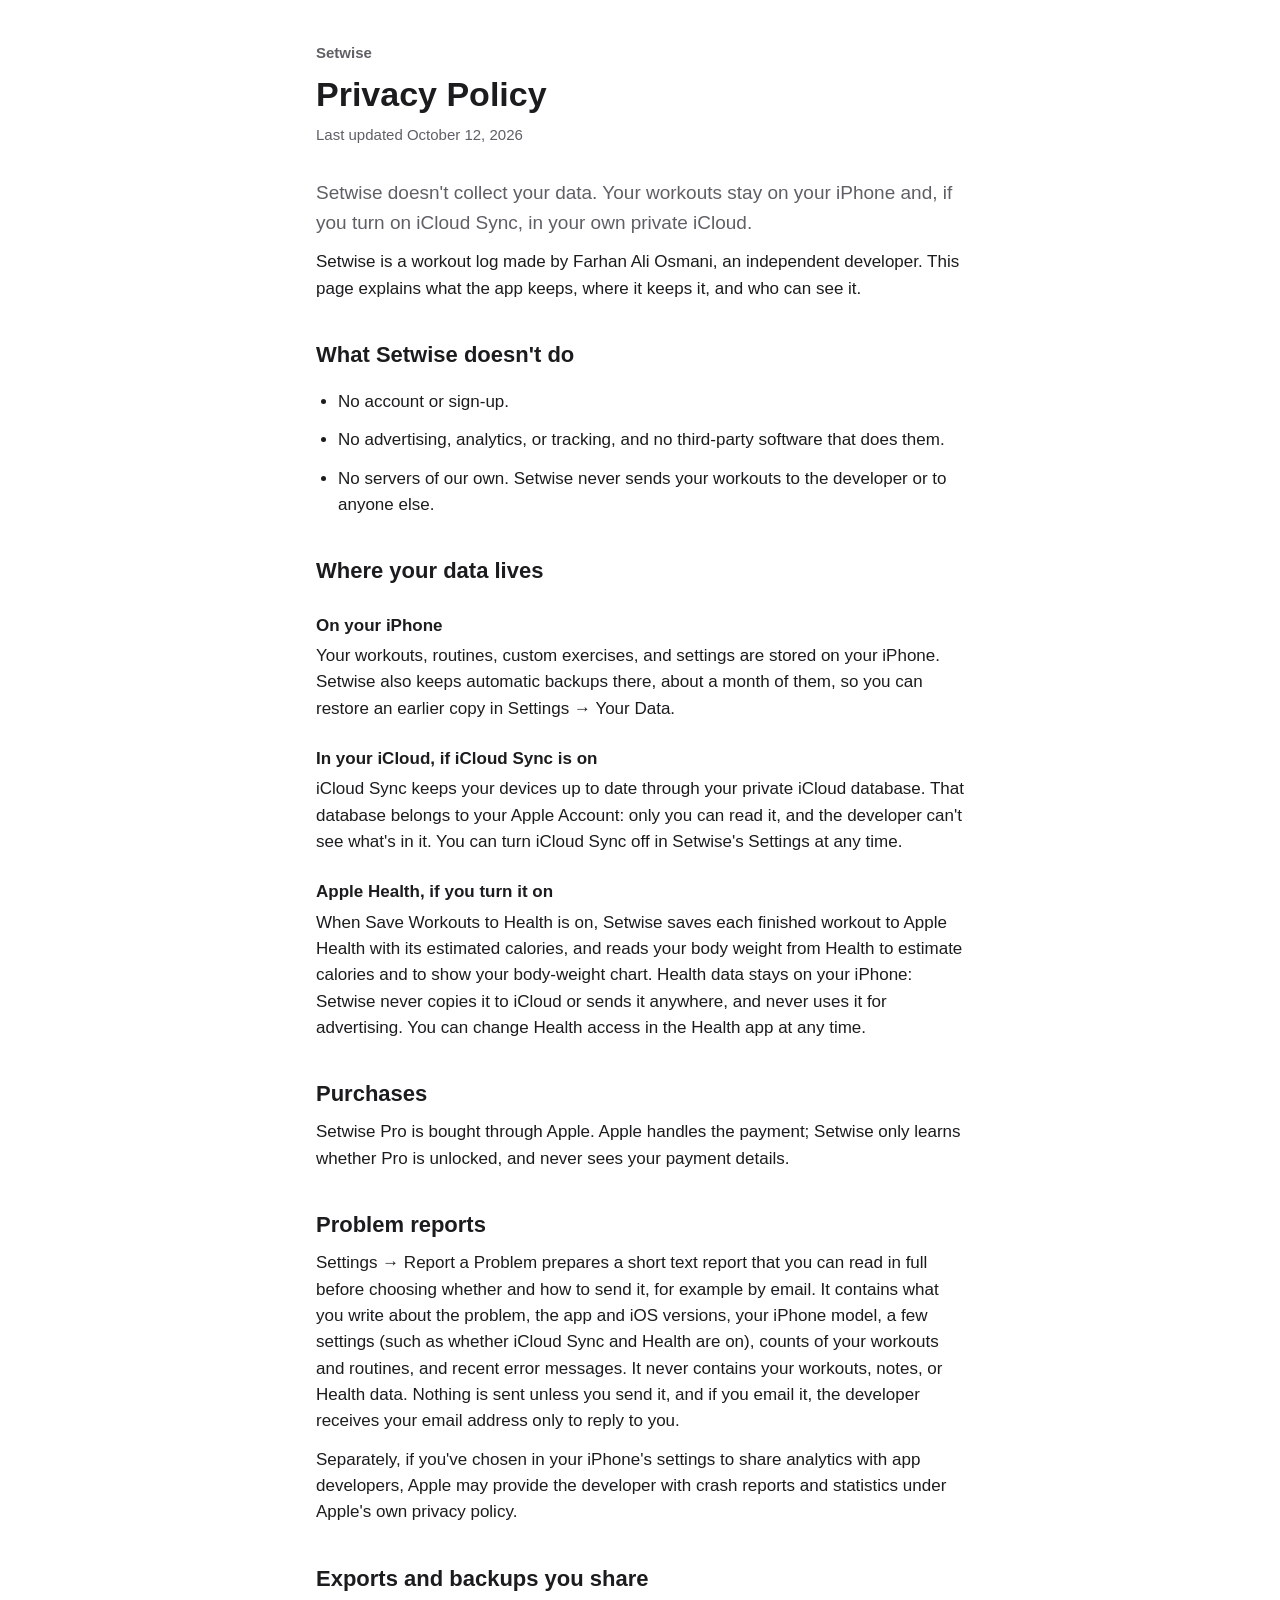
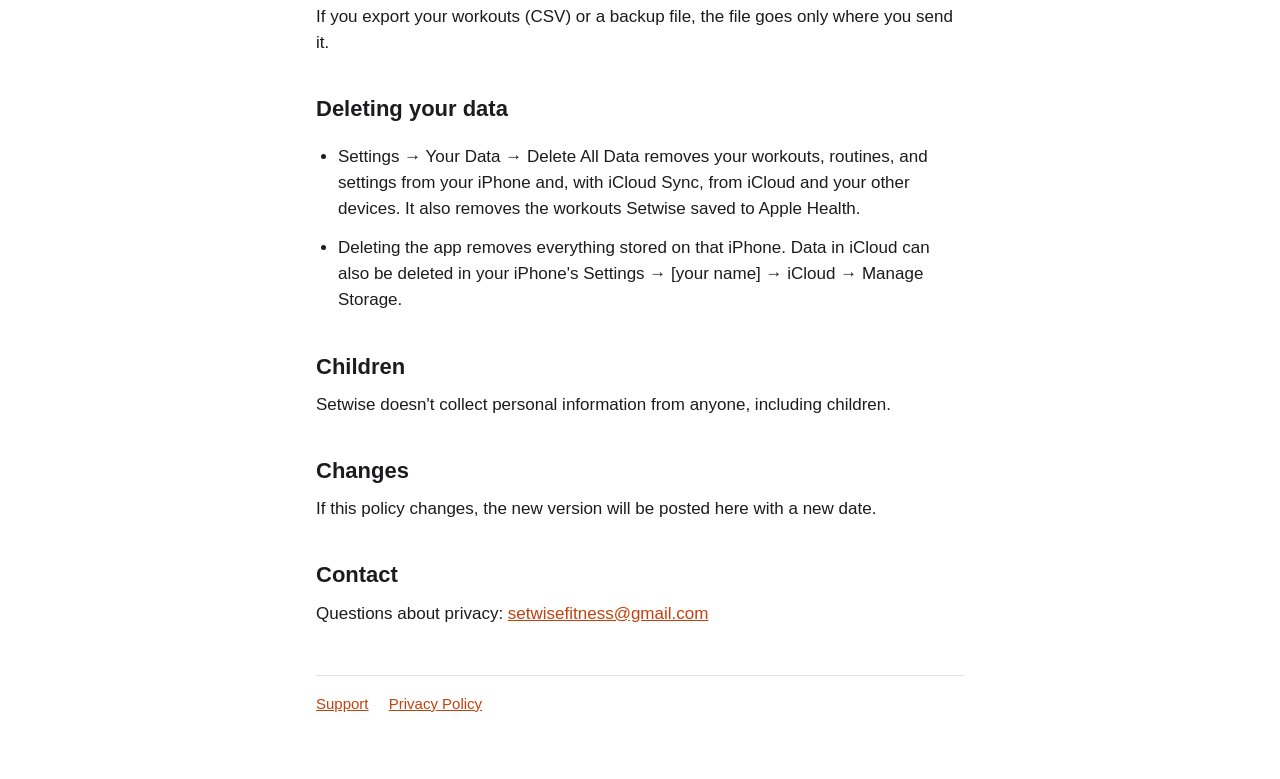
==== privacy.html @ d3107cf9 "Add files via upload" ====
<!doctype html>
<html lang="en">
<head>
  <meta charset="utf-8">
  <meta name="viewport" content="width=device-width, initial-scale=1">
  <title>Setwise Privacy Policy</title>
  <meta name="description" content="Setwise doesn't collect your data. Your workouts stay on your iPhone and in your own iCloud.">
  <link rel="stylesheet" href="style.css">
  <link rel="icon" type="image/png" href="favicon.png">
  <link rel="apple-touch-icon" href="apple-touch-icon.png">
</head>
<body>
<main>
  <header>
    <a class="name" href="./">Setwise</a>
    <h1>Privacy Policy</h1>
    <p class="updated">Last updated October 12, 2026</p>
  </header>

  <p class="lead">Setwise doesn't collect your data. Your workouts stay on your iPhone and, if you turn on iCloud Sync, in your own private iCloud.</p>

  <p>Setwise is a workout log made by Farhan Ali Osmani, an independent developer. This page explains what the app keeps, where it keeps it, and who can see it.</p>

  <h2>What Setwise doesn't do</h2>
  <ul>
    <li>No account or sign-up.</li>
    <li>No advertising, analytics, or tracking, and no third-party software that does them.</li>
    <li>No servers of our own. Setwise never sends your workouts to the developer or to anyone else.</li>
  </ul>

  <h2>Where your data lives</h2>
  <h3>On your iPhone</h3>
  <p>Your workouts, routines, custom exercises, and settings are stored on your iPhone. Setwise also keeps automatic backups there, about a month of them, so you can restore an earlier copy in Settings &rarr; Your Data.</p>

  <h3>In your iCloud, if iCloud Sync is on</h3>
  <p>iCloud Sync keeps your devices up to date through your private iCloud database. That database belongs to your Apple Account: only you can read it, and the developer can't see what's in it. You can turn iCloud Sync off in Setwise's Settings at any time.</p>

  <h3>Apple Health, if you turn it on</h3>
  <p>When Save Workouts to Health is on, Setwise saves each finished workout to Apple Health with its estimated calories, and reads your body weight from Health to estimate calories and to show your body-weight chart. Health data stays on your iPhone: Setwise never copies it to iCloud or sends it anywhere, and never uses it for advertising. You can change Health access in the Health app at any time.</p>

  <h2>Purchases</h2>
  <p>Setwise Pro is bought through Apple. Apple handles the payment; Setwise only learns whether Pro is unlocked, and never sees your payment details.</p>

  <h2>Problem reports</h2>
  <p>Settings &rarr; Report a Problem prepares a short text report that you can read in full before choosing whether and how to send it, for example by email. It contains what you write about the problem, the app and iOS versions, your iPhone model, a few settings (such as whether iCloud Sync and Health are on), counts of your workouts and routines, and recent error messages. It never contains your workouts, notes, or Health data. Nothing is sent unless you send it, and if you email it, the developer receives your email address only to reply to you.</p>
  <p>Separately, if you've chosen in your iPhone's settings to share analytics with app developers, Apple may provide the developer with crash reports and statistics under Apple's own privacy policy.</p>

  <h2>Exports and backups you share</h2>
  <p>If you export your workouts (CSV) or a backup file, the file goes only where you send it.</p>

  <h2>Deleting your data</h2>
  <ul>
    <li>Settings &rarr; Your Data &rarr; Delete All Data removes your workouts, routines, and settings from your iPhone and, with iCloud Sync, from iCloud and your other devices. It also removes the workouts Setwise saved to Apple Health.</li>
    <li>Deleting the app removes everything stored on that iPhone. Data in iCloud can also be deleted in your iPhone's Settings &rarr; [your name] &rarr; iCloud &rarr; Manage Storage.</li>
  </ul>

  <h2>Children</h2>
  <p>Setwise doesn't collect personal information from anyone, including children.</p>

  <h2>Changes</h2>
  <p>If this policy changes, the new version will be posted here with a new date.</p>

  <h2>Contact</h2>
  <p>Questions about privacy: <a href="mailto:setwisefitness@gmail.com">setwisefitness@gmail.com</a></p>

  <nav>
    <a href="./">Support</a>
    <a href="privacy.html">Privacy Policy</a>
  </nav>
</main>
</body>
</html>
---- style.css ----
:root {
  --text: #1c1c1e;
  --secondary: #5f5f66;
  --accent: #c2410c;
  --rule: #e5e5ea;
  --background: #ffffff;
}

@media (prefers-color-scheme: dark) {
  :root {
    --text: #f2f2f7;
    --secondary: #a1a1aa;
    --accent: #fb923c;
    --rule: #2c2c2e;
    --background: #000000;
  }
}

* { box-sizing: border-box; }

body {
  margin: 0;
  background: var(--background);
  color: var(--text);
  font: 17px/1.55 -apple-system, BlinkMacSystemFont, "SF Pro Text", "Helvetica Neue", Arial, sans-serif;
}

main {
  max-width: 680px;
  margin: 0 auto;
  padding: 40px 16px 64px;
}

header { margin-bottom: 32px; }

.name {
  font-size: 15px;
  font-weight: 600;
  color: var(--secondary);
  text-decoration: none;
}

h1 { font-size: 34px; line-height: 1.2; margin: 8px 0 8px; }
h2 { font-size: 22px; margin: 36px 0 8px; }
h3 { font-size: 17px; margin: 24px 0 4px; }
p, li { margin: 0 0 12px; }
ul { padding-left: 22px; }
.lead { font-size: 19px; color: var(--secondary); }
.updated { color: var(--secondary); font-size: 15px; }
a { color: var(--accent); }

nav {
  margin-top: 48px;
  padding-top: 16px;
  border-top: 1px solid var(--rule);
  font-size: 15px;
  color: var(--secondary);
}

nav a { margin-right: 16px; }
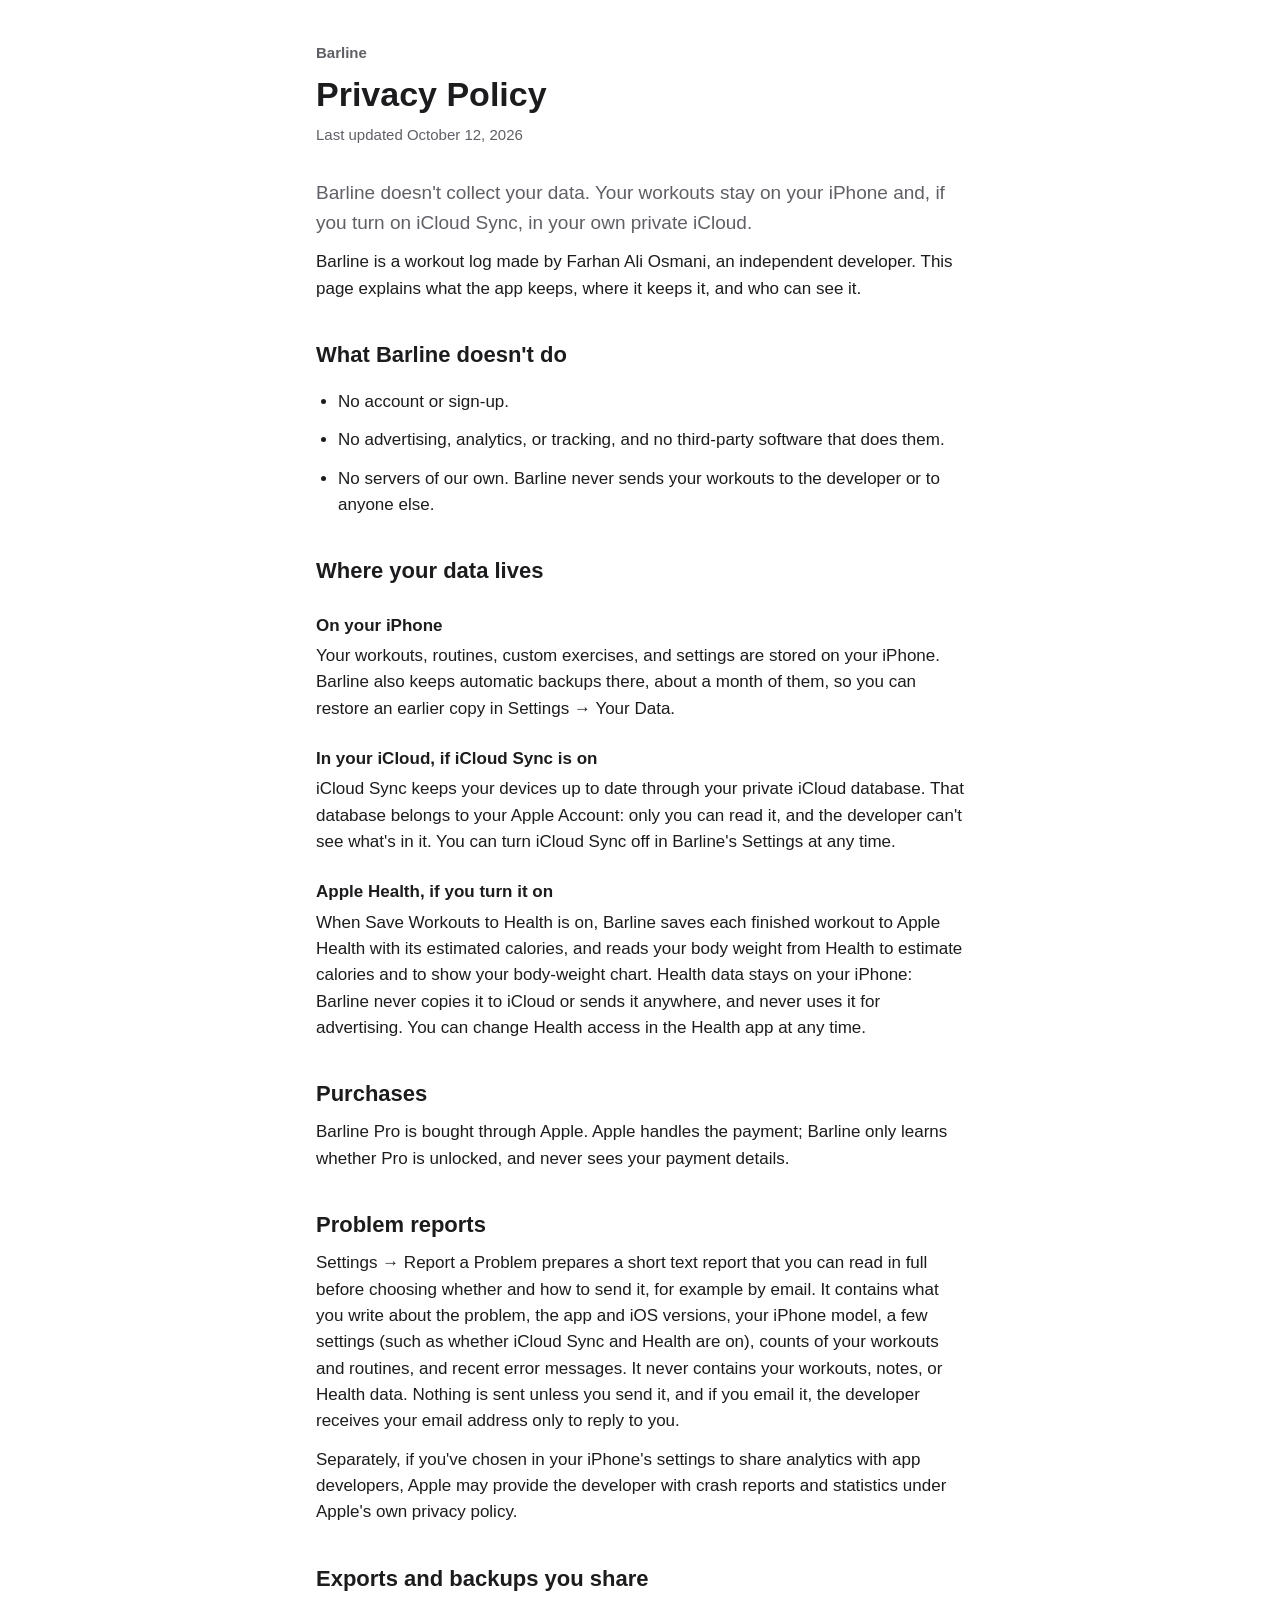
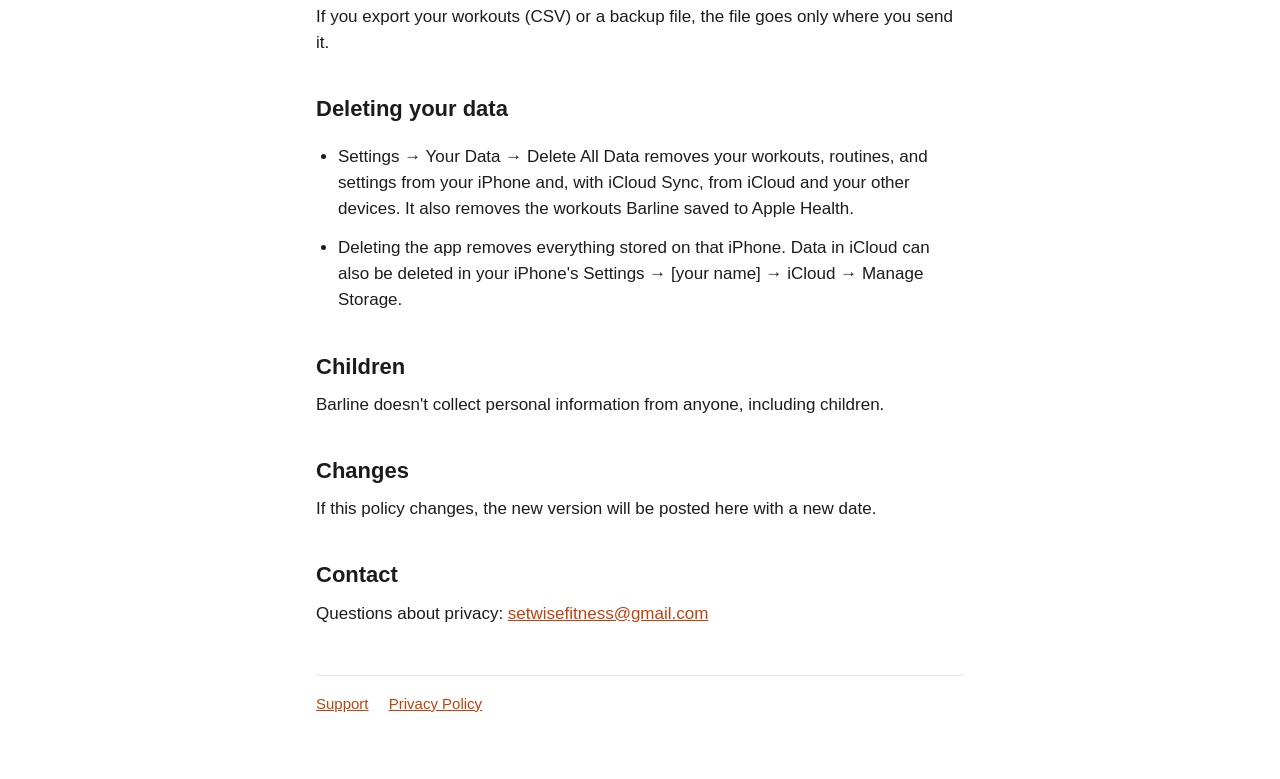
==== commit 6d4d8ce4: "Add files via upload" ====
--- a/privacy.html
+++ b/privacy.html
@@ -3,8 +3,8 @@
 <head>
   <meta charset="utf-8">
   <meta name="viewport" content="width=device-width, initial-scale=1">
-  <title>Setwise Privacy Policy</title>
-  <meta name="description" content="Setwise doesn't collect your data. Your workouts stay on your iPhone and in your own iCloud.">
+  <title>Barline Privacy Policy</title>
+  <meta name="description" content="Barline doesn't collect your data. Your workouts stay on your iPhone and in your own iCloud.">
   <link rel="stylesheet" href="style.css">
   <link rel="icon" type="image/png" href="favicon.png">
   <link rel="apple-touch-icon" href="apple-touch-icon.png">
@@ -12,34 +12,34 @@
 <body>
 <main>
   <header>
-    <a class="name" href="./">Setwise</a>
+    <a class="name" href="./">Barline</a>
     <h1>Privacy Policy</h1>
     <p class="updated">Last updated October 12, 2026</p>
   </header>
 
-  <p class="lead">Setwise doesn't collect your data. Your workouts stay on your iPhone and, if you turn on iCloud Sync, in your own private iCloud.</p>
+  <p class="lead">Barline doesn't collect your data. Your workouts stay on your iPhone and, if you turn on iCloud Sync, in your own private iCloud.</p>
 
-  <p>Setwise is a workout log made by Farhan Ali Osmani, an independent developer. This page explains what the app keeps, where it keeps it, and who can see it.</p>
+  <p>Barline is a workout log made by Farhan Ali Osmani, an independent developer. This page explains what the app keeps, where it keeps it, and who can see it.</p>
 
-  <h2>What Setwise doesn't do</h2>
+  <h2>What Barline doesn't do</h2>
   <ul>
     <li>No account or sign-up.</li>
     <li>No advertising, analytics, or tracking, and no third-party software that does them.</li>
-    <li>No servers of our own. Setwise never sends your workouts to the developer or to anyone else.</li>
+    <li>No servers of our own. Barline never sends your workouts to the developer or to anyone else.</li>
   </ul>
 
   <h2>Where your data lives</h2>
   <h3>On your iPhone</h3>
-  <p>Your workouts, routines, custom exercises, and settings are stored on your iPhone. Setwise also keeps automatic backups there, about a month of them, so you can restore an earlier copy in Settings &rarr; Your Data.</p>
+  <p>Your workouts, routines, custom exercises, and settings are stored on your iPhone. Barline also keeps automatic backups there, about a month of them, so you can restore an earlier copy in Settings &rarr; Your Data.</p>
 
   <h3>In your iCloud, if iCloud Sync is on</h3>
-  <p>iCloud Sync keeps your devices up to date through your private iCloud database. That database belongs to your Apple Account: only you can read it, and the developer can't see what's in it. You can turn iCloud Sync off in Setwise's Settings at any time.</p>
+  <p>iCloud Sync keeps your devices up to date through your private iCloud database. That database belongs to your Apple Account: only you can read it, and the developer can't see what's in it. You can turn iCloud Sync off in Barline's Settings at any time.</p>
 
   <h3>Apple Health, if you turn it on</h3>
-  <p>When Save Workouts to Health is on, Setwise saves each finished workout to Apple Health with its estimated calories, and reads your body weight from Health to estimate calories and to show your body-weight chart. Health data stays on your iPhone: Setwise never copies it to iCloud or sends it anywhere, and never uses it for advertising. You can change Health access in the Health app at any time.</p>
+  <p>When Save Workouts to Health is on, Barline saves each finished workout to Apple Health with its estimated calories, and reads your body weight from Health to estimate calories and to show your body-weight chart. Health data stays on your iPhone: Barline never copies it to iCloud or sends it anywhere, and never uses it for advertising. You can change Health access in the Health app at any time.</p>
 
   <h2>Purchases</h2>
-  <p>Setwise Pro is bought through Apple. Apple handles the payment; Setwise only learns whether Pro is unlocked, and never sees your payment details.</p>
+  <p>Barline Pro is bought through Apple. Apple handles the payment; Barline only learns whether Pro is unlocked, and never sees your payment details.</p>
 
   <h2>Problem reports</h2>
   <p>Settings &rarr; Report a Problem prepares a short text report that you can read in full before choosing whether and how to send it, for example by email. It contains what you write about the problem, the app and iOS versions, your iPhone model, a few settings (such as whether iCloud Sync and Health are on), counts of your workouts and routines, and recent error messages. It never contains your workouts, notes, or Health data. Nothing is sent unless you send it, and if you email it, the developer receives your email address only to reply to you.</p>
@@ -50,12 +50,12 @@
 
   <h2>Deleting your data</h2>
   <ul>
-    <li>Settings &rarr; Your Data &rarr; Delete All Data removes your workouts, routines, and settings from your iPhone and, with iCloud Sync, from iCloud and your other devices. It also removes the workouts Setwise saved to Apple Health.</li>
+    <li>Settings &rarr; Your Data &rarr; Delete All Data removes your workouts, routines, and settings from your iPhone and, with iCloud Sync, from iCloud and your other devices. It also removes the workouts Barline saved to Apple Health.</li>
     <li>Deleting the app removes everything stored on that iPhone. Data in iCloud can also be deleted in your iPhone's Settings &rarr; [your name] &rarr; iCloud &rarr; Manage Storage.</li>
   </ul>
 
   <h2>Children</h2>
-  <p>Setwise doesn't collect personal information from anyone, including children.</p>
+  <p>Barline doesn't collect personal information from anyone, including children.</p>
 
   <h2>Changes</h2>
   <p>If this policy changes, the new version will be posted here with a new date.</p>
